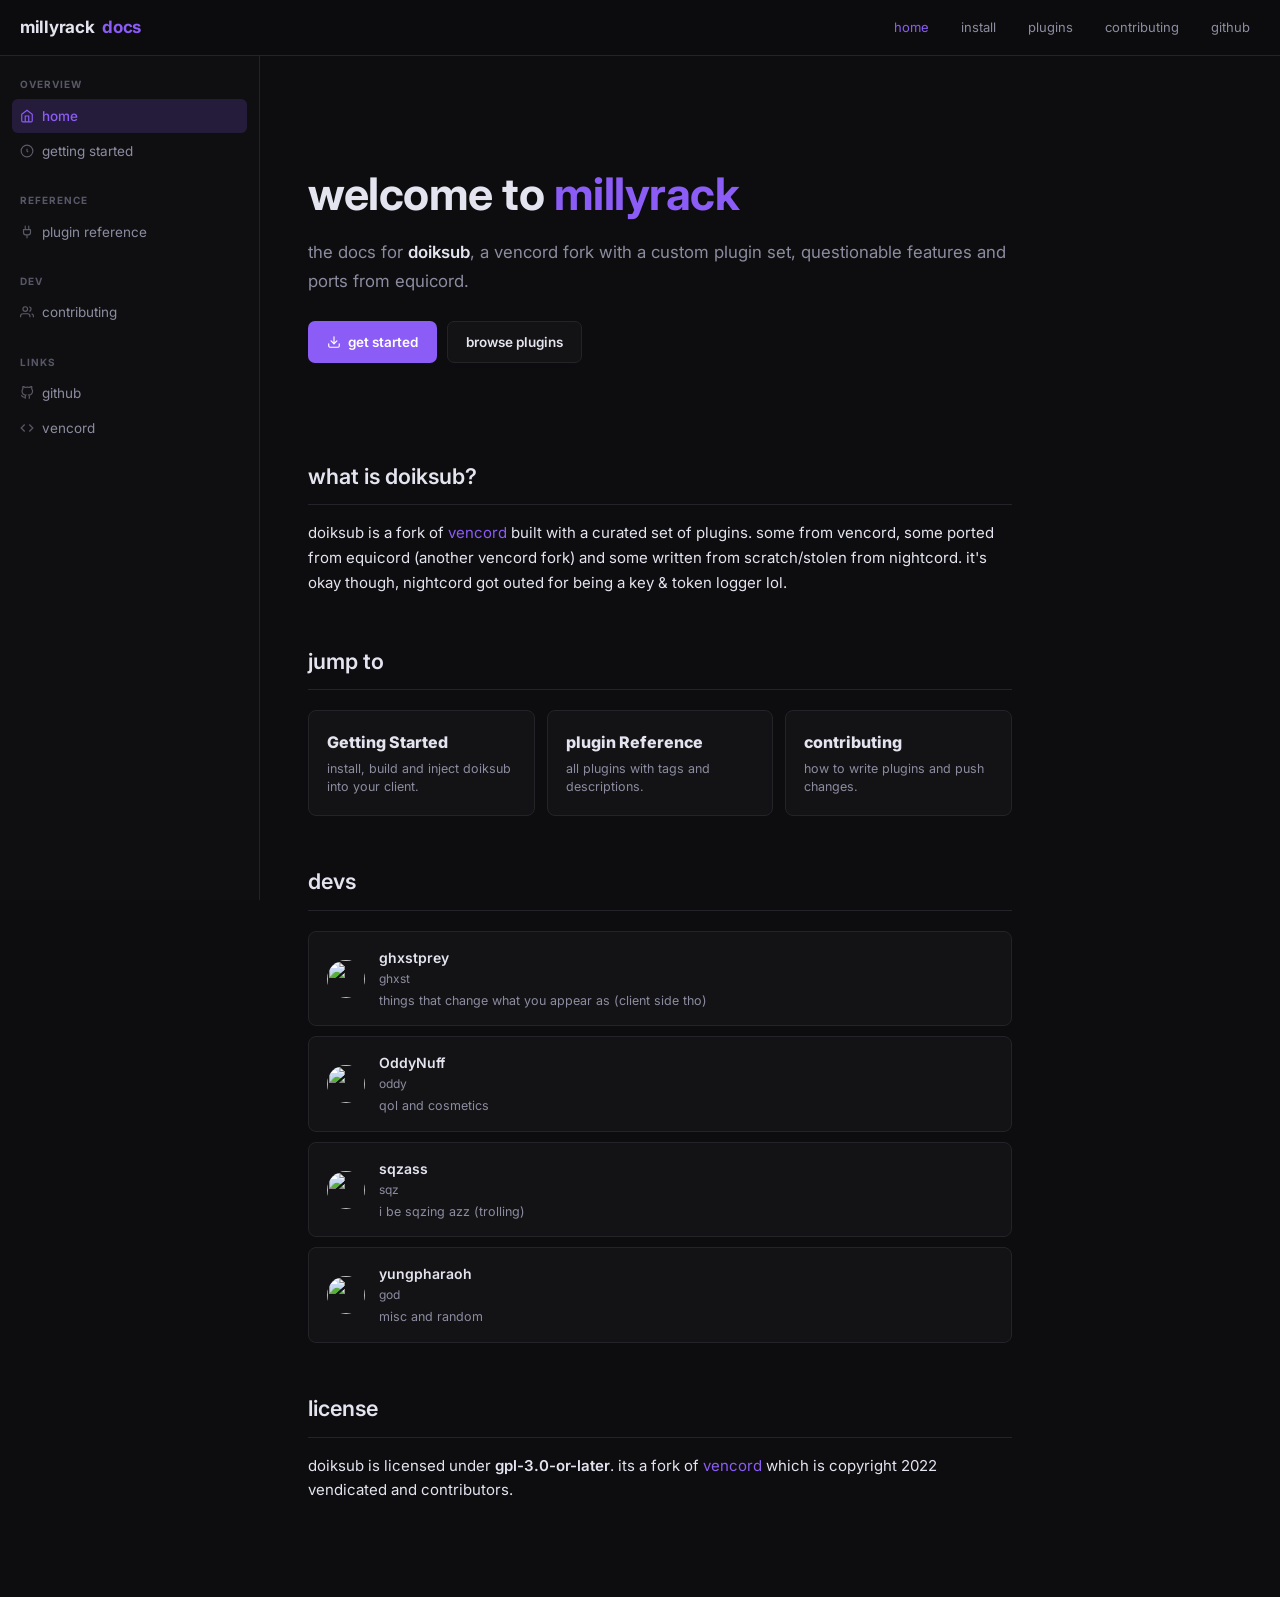
==== docs/index.html @ 92b9e69e "index" ====
<!DOCTYPE html>
<html lang="en">

<head>
  <meta charset="UTF-8">
  <meta name="viewport" content="width=device-width, initial-scale=1.0">
  <title>millyrack, doiksub docs</title>
  <meta name="description"
    content="millyrack is the docs for doiksub, a vencord fork with custom plugins and other stuff for discord.">
  <link rel="stylesheet" href="style.css">
</head>

<body>

  <header class="topbar">
    <button class="hamburger" id="hamburger-btn" aria-label="Toggle sidebar">
      <svg width="18" height="18" viewBox="0 0 24 24" fill="none" stroke="currentColor" stroke-width="2"
        stroke-linecap="round">
        <line x1="3" y1="6" x2="21" y2="6" />
        <line x1="3" y1="12" x2="21" y2="12" />
        <line x1="3" y1="18" x2="21" y2="18" />
      </svg>
    </button>
    <a href="index.html" class="topbar-logo">millyrack <span>docs</span></a>
    <div class="topbar-spacer"></div>
    <a href="index.html" class="topbar-link" data-page="index.html">home</a>
    <a href="getting-started.html" class="topbar-link" data-page="getting-started.html">install</a>
    <a href="plugins.html" class="topbar-link" data-page="plugins.html">plugins</a>
    <a href="contributing.html" class="topbar-link" data-page="contributing.html">contributing</a>
    <a href="https://github.com/ghxstprey/doiksub" class="topbar-link" target="_blank" rel="noopener">github</a>
  </header>

  <div class="sidebar-overlay" id="sidebar-overlay"></div>

  <div class="layout">
    <nav class="sidebar" id="sidebar">
      <div class="sidebar-section">
        <div class="sidebar-label">overview</div>
        <a href="index.html" class="sidebar-link" data-page="index.html">
          <svg width="14" height="14" viewBox="0 0 24 24" fill="none" stroke="currentColor" stroke-width="2">
            <path d="M3 9l9-7 9 7v11a2 2 0 0 1-2 2H5a2 2 0 0 1-2-2z" />
            <polyline points="9 22 9 12 15 12 15 22" />
          </svg>
          home
        </a>
        <a href="getting-started.html" class="sidebar-link" data-page="getting-started.html">
          <svg width="14" height="14" viewBox="0 0 24 24" fill="none" stroke="currentColor" stroke-width="2">
            <circle cx="12" cy="12" r="10" />
            <polyline points="12 8 12 12 14 14" />
          </svg>
          getting started
        </a>
      </div>
      <div class="sidebar-section">
        <div class="sidebar-label">Reference</div>
        <a href="plugins.html" class="sidebar-link" data-page="plugins.html">
          <svg width="14" height="14" viewBox="0 0 24 24" fill="none" stroke="currentColor" stroke-width="2"
            stroke-linecap="round" stroke-linejoin="round">
            <path d="M12 22v-5M9 6V2m6 4V2m3 6v5a4 4 0 0 1-4 4h-4a4 4 0 0 1-4-4V8Z" />
          </svg>
          plugin reference
        </a>
      </div>
      <div class="sidebar-section">
        <div class="sidebar-label">Dev</div>
        <a href="contributing.html" class="sidebar-link" data-page="contributing.html">
          <svg width="14" height="14" viewBox="0 0 24 24" fill="none" stroke="currentColor" stroke-width="2">
            <path d="M17 21v-2a4 4 0 0 0-4-4H5a4 4 0 0 0-4 4v2" />
            <circle cx="9" cy="7" r="4" />
            <path d="M23 21v-2a4 4 0 0 0-3-3.87" />
            <path d="M16 3.13a4 4 0 0 1 0 7.75" />
          </svg>
          contributing
        </a>
      </div>
      <div class="sidebar-section">
        <div class="sidebar-label">Links</div>
        <a href="https://github.com/ghxstprey/doiksub" class="sidebar-link" target="_blank" rel="noopener">
          <svg width="14" height="14" viewBox="0 0 24 24" fill="none" stroke="currentColor" stroke-width="2">
            <path
              d="M9 19c-5 1.5-5-2.5-7-3m14 6v-3.87a3.37 3.37 0 0 0-.94-2.61c3.14-.35 6.44-1.54 6.44-7A5.44 5.44 0 0 0 20 4.77 5.07 5.07 0 0 0 19.91 1S18.73.65 16 2.48a13.38 13.38 0 0 0-7 0C6.27.65 5.09 1 5.09 1A5.07 5.07 0 0 0 5 4.77a5.44 5.44 0 0 0-1.5 3.78c0 5.42 3.3 6.61 6.44 7A3.37 3.37 0 0 0 9 18.13V22" />
          </svg>
          github
        </a>
        <a href="https://github.com/Vendicated/vencord" class="sidebar-link" target="_blank" rel="noopener">
          <svg width="14" height="14" viewBox="0 0 24 24" fill="none" stroke="currentColor" stroke-width="2">
            <polyline points="16 18 22 12 16 6" />
            <polyline points="8 6 2 12 8 18" />
          </svg>
          vencord
        </a>
      </div>
    </nav>

    <main class="main">
      <div class="content">

        <div class="hero">
          <h1>welcome to <span class="accent">millyrack</span></h1>
          <p class="lead">
            the docs for <strong>doiksub</strong>, a vencord fork with a custom plugin set, questionable features and
            ports from equicord.
          </p>
          <div class="hero-actions">
            <a href="getting-started.html" class="btn btn-primary">
              <svg width="14" height="14" viewBox="0 0 24 24" fill="none" stroke="currentColor" stroke-width="2"
                stroke-linecap="round" stroke-linejoin="round">
                <path d="M21 15v4a2 2 0 0 1-2 2H5a2 2 0 0 1-2-2v-4" />
                <polyline points="7 10 12 15 17 10" />
                <line x1="12" y1="15" x2="12" y2="3" />
              </svg>
              get started
            </a>
            <a href="plugins.html" class="btn btn-ghost">browse plugins</a>
          </div>
        </div>

        <h2 id="what-is-doiksub">what is doiksub?</h2>
        <p>
          doiksub is a fork of <a href="https://github.com/Vendicated/vencord" target="_blank"
            rel="noopener">vencord</a> built with a curated set of plugins. some from vencord, some ported from equicord
          (another vencord fork)
          and some written from scratch/stolen from nightcord. it's okay though, nightcord got outed for being a
          key & token logger lol.
        </p>

        <h2 id="quick-nav">jump to</h2>
        <div class="card-grid">
          <a href="getting-started.html" class="card">
            <div class="card-title">Getting Started</div>
            <div class="card-desc">install, build and inject doiksub into your client.</div>
          </a>
          <a href="plugins.html" class="card">
            <div class="card-title">plugin Reference</div>
            <div class="card-desc">all plugins with tags and descriptions.</div>
          </a>
          <a href="contributing.html" class="card">
            <div class="card-title">contributing</div>
            <div class="card-desc">how to write plugins and push changes.</div>
          </a>
        </div>
        <h2 id="devs">devs</h2>
        <div class="devs">
          <div class="dev-card">
            <img class="dev-avatar" src="https://tikolu.net/i/fqnjh" alt="">
            <div>
              <div class="dev-name">ghxstprey</div>
              <div class="dev-handle">ghxst</div>
              <div class="dev-focus">things that change what you appear as (client side tho)</div>
            </div>
          </div>
          <!-- i heart tikolu -->
          <div class="dev-card">
            <img class="dev-avatar" src="https://tikolu.net/i/aunfs" alt="">
            <div>
              <div class="dev-name">OddyNuff</div>
              <div class="dev-handle">oddy</div>
              <div class="dev-focus">qol and cosmetics</div>
            </div>
          </div>
          <div class="dev-card">
            <img class="dev-avatar" src="https://tikolu.net/i/rtprx" alt="">
            <div>
              <div class="dev-name">sqzass</div>
              <div class="dev-handle">sqz</div>
              <div class="dev-focus">i be sqzing azz (trolling)</div>
            </div>
          </div>
          <div class="dev-card">
            <img class="dev-avatar" src="https://tikolu.net/i/ypnon" alt="">
            <div>
              <div class="dev-name">yungpharaoh</div>
              <div class="dev-handle">god</div>
              <div class="dev-focus">misc and random</div>
            </div>
          </div>
        </div>

        <h2 id="license">license</h2>
        <p>doiksub is licensed under <strong>gpl-3.0-or-later</strong>. its a fork of <a
            href="https://github.com/Vendicated/vencord" target="_blank" rel="noopener">vencord</a> which is copyright
          2022 vendicated and contributors.</p>

      </div>
    </main>
  </div>

  <script src="nav.js"></script>
</body>

</html>
---- docs/style.css ----
@import url('https://fonts.googleapis.com/css2?family=Inter:wght@300;400;500;600;700&family=JetBrains+Mono:wght@400;500&display=swap');

*,
*::before,
*::after {
  box-sizing: border-box;
  margin: 0;
  padding: 0;
}

:root {
  --bg: #0d0d0f;
  --bg-card: #131316;
  --bg-nav: #0f0f12;
  --bg-hover: #1a1a20;
  --border: #232329;
  --accent: #8b5cf6;
  --accent-2: #6d28d9;
  --accent-glow: rgba(139, 92, 246, .18);
  --text: #e4e4f0;
  --text-muted: #8c8ca0;
  --text-dim: #575768;
  --code-bg: #17171c;
  --sidebar-w: 260px;
  --topbar-h: 56px;
  --radius: 8px;
}

html {
  scroll-behavior: smooth;
}

body {
  font-family: 'Inter', sans-serif;
  background: var(--bg);
  color: var(--text);
  line-height: 1.65;
  font-size: 15px;
  min-height: 100vh;
}

::-webkit-scrollbar {
  width: 6px;
  height: 6px;
}

::-webkit-scrollbar-track {
  background: transparent;
}

::-webkit-scrollbar-thumb {
  background: var(--border);
  border-radius: 99px;
}

::-webkit-scrollbar-thumb:hover {
  background: var(--accent);
}

.topbar {
  position: fixed;
  top: 0;
  left: 0;
  right: 0;
  height: var(--topbar-h);
  background: rgba(13, 13, 15, .85);
  backdrop-filter: blur(12px);
  -webkit-backdrop-filter: blur(12px);
  border-bottom: 1px solid var(--border);
  display: flex;
  align-items: center;
  gap: 12px;
  padding: 0 20px;
  z-index: 100;
}

.topbar-logo {
  font-weight: 700;
  font-size: 17px;
  letter-spacing: -.3px;
  color: var(--text);
  text-decoration: none;
  display: flex;
  align-items: center;
  gap: 8px;
}

.topbar-logo span {
  color: var(--accent);
}

.topbar-tag {
  font-size: 11px;
  font-weight: 600;
  background: var(--accent-glow);
  color: var(--accent);
  border: 1px solid rgba(139, 92, 246, .3);
  border-radius: 4px;
  padding: 2px 7px;
  letter-spacing: .4px;
  text-transform: uppercase;
}

.topbar-spacer {
  flex: 1;
}

.topbar-link {
  font-size: 13px;
  color: var(--text-muted);
  text-decoration: none;
  padding: 6px 10px;
  border-radius: 6px;
  transition: color .15s, background .15s;
}

.topbar-link:hover {
  color: var(--text);
  background: var(--bg-hover);
}

.topbar-link.active {
  color: var(--accent);
}

.hamburger {
  display: none;
  background: none;
  border: none;
  cursor: pointer;
  padding: 6px;
  color: var(--text-muted);
  border-radius: 6px;
  transition: background .15s, color .15s;
}

.hamburger:hover {
  background: var(--bg-hover);
  color: var(--text);
}

.hamburger svg {
  display: block;
}

.layout {
  display: flex;
  padding-top: var(--topbar-h);
  min-height: 100vh;
}

.sidebar {
  position: fixed;
  top: var(--topbar-h);
  bottom: 0;
  left: 0;
  width: var(--sidebar-w);
  background: var(--bg-nav);
  border-right: 1px solid var(--border);
  overflow-y: auto;
  padding: 20px 12px;
  z-index: 90;
  transition: transform .25s ease;
}

.sidebar-section {
  margin-bottom: 24px;
}

.sidebar-label {
  font-size: 10px;
  font-weight: 700;
  letter-spacing: 1px;
  text-transform: uppercase;
  color: var(--text-dim);
  padding: 0 8px;
  margin-bottom: 6px;
}

.sidebar-link {
  display: flex;
  align-items: center;
  gap: 8px;
  text-decoration: none;
  color: var(--text-muted);
  font-size: 13.5px;
  padding: 6px 8px;
  border-radius: 6px;
  transition: color .15s, background .15s;
  margin-bottom: 1px;
}

.sidebar-link:hover {
  color: var(--text);
  background: var(--bg-hover);
}

.sidebar-link.active {
  color: var(--accent);
  background: var(--accent-glow);
  font-weight: 500;
}

.sidebar-link svg {
  opacity: .6;
  flex-shrink: 0;
}

.sidebar-link.active svg {
  opacity: 1;
}

.main {
  margin-left: var(--sidebar-w);
  flex: 1;
  min-width: 0;
}

.content {
  max-width: 800px;
  padding: 48px 48px 80px;
}

h1 {
  font-size: 2.2rem;
  font-weight: 700;
  letter-spacing: -.5px;
  line-height: 1.2;
  margin-bottom: 12px;
}

h1 .accent {
  color: var(--accent);
}

h2 {
  font-size: 1.35rem;
  font-weight: 600;
  color: var(--text);
  margin-top: 48px;
  margin-bottom: 16px;
  padding-bottom: 10px;
  border-bottom: 1px solid var(--border);
  scroll-margin-top: calc(var(--topbar-h) + 16px);
}

h3 {
  font-size: 1.05rem;
  font-weight: 600;
  margin-top: 28px;
  margin-bottom: 10px;
  scroll-margin-top: calc(var(--topbar-h) + 16px);
}

p {
  margin-bottom: 14px;
  color: var(--text);
}

a {
  color: var(--accent);
  text-decoration: none;
}

a:hover {
  text-decoration: underline;
}

ul,
ol {
  padding-left: 20px;
  margin-bottom: 14px;
}

li {
  margin-bottom: 5px;
}

li::marker {
  color: var(--accent);
}

strong {
  color: var(--text);
  font-weight: 600;
}

.lead {
  font-size: 1.05rem;
  color: var(--text-muted);
  line-height: 1.75;
  margin-bottom: 0;
}

code {
  font-family: 'JetBrains Mono', monospace;
  font-size: .83em;
  background: var(--code-bg);
  border: 1px solid var(--border);
  border-radius: 4px;
  padding: 2px 6px;
  color: #c4b5fd;
}

pre {
  background: var(--code-bg);
  border: 1px solid var(--border);
  border-radius: var(--radius);
  padding: 18px 20px;
  overflow-x: auto;
  margin-bottom: 20px;
  position: relative;
}

pre code {
  background: none;
  border: none;
  padding: 0;
  font-size: .875rem;
  color: #e4e4f0;
}

.callout {
  display: flex;
  gap: 12px;
  padding: 14px 16px;
  border-radius: var(--radius);
  border-left: 3px solid;
  margin-bottom: 20px;
  font-size: 13.5px;
}

.callout-icon {
  flex-shrink: 0;
  margin-top: 1px;
}

.callout.note {
  background: rgba(99, 102, 241, .1);
  border-color: #6366f1;
}

.callout.tip {
  background: rgba(34, 197, 94, .08);
  border-color: #22c55e;
}

.callout.warn {
  background: rgba(245, 158, 11, .08);
  border-color: #f59e0b;
}

.callout p {
  margin: 0;
  color: var(--text-muted);
}

.callout strong {
  color: var(--text);
}

.card-grid {
  display: grid;
  grid-template-columns: repeat(auto-fill, minmax(200px, 1fr));
  gap: 12px;
  margin: 20px 0;
}

.card {
  background: var(--bg-card);
  border: 1px solid var(--border);
  border-radius: var(--radius);
  padding: 18px;
  text-decoration: none;
  transition: border-color .15s, background .15s, transform .15s;
  display: block;
}

.card:hover {
  border-color: var(--accent);
  background: var(--bg-hover);
  transform: translateY(-1px);
  text-decoration: none;
}

.card-icon {
  font-size: 1.5rem;
  margin-bottom: 10px;
}

.card-title {
  font-weight: 800;
  font-size: 16px;
  color: var(--text);
  margin-bottom: 4px;
}

.card-desc {
  font-size: 12.5px;
  color: var(--text-muted);
  line-height: 1.5;
}

.hero {
  padding: 64px 0 48px;
}

.hero-badge {
  display: inline-flex;
  align-items: center;
  gap: 6px;
  font-size: 11.5px;
  font-weight: 600;
  color: var(--accent);
  background: var(--accent-glow);
  border: 1px solid rgba(139, 92, 246, .3);
  border-radius: 99px;
  padding: 4px 12px;
  margin-bottom: 20px;
  letter-spacing: .3px;
}

.hero-badge::before {
  content: '';
  display: inline-block;
  width: 6px;
  height: 6px;
  background: var(--accent);
  border-radius: 50%;
}

.hero h1 {
  font-size: 2.8rem;
  margin-bottom: 16px;
}

.hero-actions {
  display: flex;
  gap: 10px;
  margin-top: 24px;
  flex-wrap: wrap;
}

.btn {
  display: inline-flex;
  align-items: center;
  gap: 7px;
  font-size: 13.5px;
  font-weight: 600;
  padding: 9px 18px;
  border-radius: 7px;
  text-decoration: none;
  transition: all .15s;
  border: 1px solid transparent;
}

.btn:hover {
  text-decoration: none;
}

.btn-primary {
  background: var(--accent);
  color: #fff;
}

.btn-primary:hover {
  background: var(--accent-2);
}

.btn-ghost {
  background: var(--bg-card);
  color: var(--text);
  border-color: var(--border);
}

.btn-ghost:hover {
  background: var(--bg-hover);
  border-color: var(--accent);
}

.plugin-table-wrap {
  border: 1px solid var(--border);
  border-radius: var(--radius);
  overflow: hidden;
  margin-bottom: 28px;
}

table {
  width: 100%;
  border-collapse: collapse;
}

thead {
  background: var(--bg-card);
}

th {
  text-align: left;
  font-size: 11px;
  font-weight: 700;
  letter-spacing: .8px;
  text-transform: uppercase;
  color: var(--text-dim);
  padding: 10px 16px;
  border-bottom: 1px solid var(--border);
}

td {
  padding: 9px 16px;
  font-size: 13px;
  border-bottom: 1px solid var(--border);
  vertical-align: top;
}

tr:last-child td {
  border-bottom: none;
}

tr:hover td {
  background: var(--bg-hover);
}

td:first-child code {
  color: var(--accent);
}

.search-bar {
  width: 100%;
  margin-bottom: 16px;
  display: flex;
  align-items: center;
  gap: 10px;
  background: var(--bg-card);
  border: 1px solid var(--border);
  border-radius: var(--radius);
  padding: 9px 14px;
  transition: border-color .15s;
}

.search-bar:focus-within {
  border-color: var(--accent);
}

.search-bar svg {
  color: var(--text-dim);
  flex-shrink: 0;
}

.search-bar input {
  flex: 1;
  background: none;
  border: none;
  outline: none;
  color: var(--text);
  font-family: inherit;
  font-size: 14px;
}

.search-bar input::placeholder {
  color: var(--text-dim);
}

.filter-bar {
  display: flex;
  gap: 8px;
  flex-wrap: wrap;
  margin-bottom: 20px;
}

.filter-btn {
  font-size: 12px;
  font-weight: 500;
  padding: 5px 12px;
  border-radius: 99px;
  background: var(--bg-card);
  border: 1px solid var(--border);
  color: var(--text-muted);
  cursor: pointer;
  transition: all .15s;
  font-family: inherit;
}

.filter-btn:hover {
  border-color: var(--accent);
  color: var(--text);
}

.filter-btn.active {
  background: var(--accent-glow);
  border-color: var(--accent);
  color: var(--accent);
  font-weight: 600;
}

.tag {
  display: inline-block;
  font-size: 10.5px;
  font-weight: 600;
  padding: 2px 8px;
  border-radius: 99px;
  letter-spacing: .2px;
}

.tag-privacy {
  background: rgba(239, 68, 68, .12);
  color: #f87171;
}

.tag-utility {
  background: rgba(99, 102, 241, .12);
  color: #818cf8;
}

.tag-fun {
  background: rgba(251, 146, 60, .12);
  color: #fb923c;
}

.tag-cosmetic {
  background: rgba(167, 243, 208, .12);
  color: #6ee7b7;
}

.tag-voice {
  background: rgba(99, 179, 237, .12);
  color: #63b3ed;
}

.tag-media {
  background: rgba(196, 181, 253, .12);
  color: #c4b5fd;
}

.tag-qol {
  background: rgba(52, 211, 153, .12);
  color: #34d399;
}

.tag-desktop {
  background: rgba(148, 163, 184, .12);
  color: #94a3b8;
}

.steps {
  list-style: none;
  padding: 0;
  counter-reset: steps;
}

.steps li {
  counter-increment: steps;
  display: flex;
  gap: 14px;
  padding: 16px 0;
  border-bottom: 1px solid var(--border);
  margin: 0;
}

.steps li:last-child {
  border-bottom: none;
}

.steps li::marker {
  content: none;
}

.step-num {
  flex-shrink: 0;
  width: 28px;
  height: 28px;
  background: var(--accent-glow);
  border: 1px solid rgba(139, 92, 246, .3);
  border-radius: 50%;
  display: flex;
  align-items: center;
  justify-content: center;
  font-size: 12px;
  font-weight: 700;
  color: var(--accent);
}

.step-body {
  flex: 1;
}

.step-title {
  font-weight: 600;
  margin-bottom: 4px;
}

.devs {
  display: flex;
  flex-direction: column;
  gap: 10px;
  margin: 20px 0;
}

.dev-card {
  background: var(--bg-card);
  border: 1px solid var(--border);
  border-radius: var(--radius);
  padding: 14px 18px;
  display: flex;
  gap: 14px;
  align-items: center;
}

.dev-avatar {
  width: 38px;
  height: 38px;
  border-radius: 50%;
  object-fit: cover;
  flex-shrink: 0;
  display: block;
}

.dev-name {
  font-weight: 600;
  font-size: 14px;
}

.dev-handle {
  font-size: 12px;
  color: var(--text-muted);
}

.dev-focus {
  font-size: 12.5px;
  color: var(--text-muted);
  margin-top: 2px;
}

#no-results {
  text-align: center;
  padding: 48px 0;
  color: var(--text-muted);
  display: none;
}

#no-results svg {
  margin: 0 auto 12px;
  display: block;
  opacity: .3;
}

.sidebar-overlay {
  display: none;
  position: fixed;
  inset: 0;
  background: rgba(0, 0, 0, .6);
  z-index: 89;
}

@media (max-width: 900px) {
  .sidebar {
    transform: translateX(-100%);
  }

  .sidebar.open {
    transform: translateX(0);
  }

  .sidebar-overlay.open {
    display: block;
  }

  .main {
    margin-left: 0;
  }

  .hamburger {
    display: flex;
    align-items: center;
    justify-content: center;
  }

  .content {
    padding: 32px 24px 64px;
  }

  h1 {
    font-size: 2rem;
  }

  .hero h1 {
    font-size: 2.2rem;
  }
}

@media (max-width: 520px) {
  .content {
    padding: 24px 16px 56px;
  }

  .card-grid {
    grid-template-columns: 1fr;
  }

  .hero-actions {
    flex-direction: column;
  }

  .btn {
    justify-content: center;
  }

  td {
    font-size: 12px;
  }
}
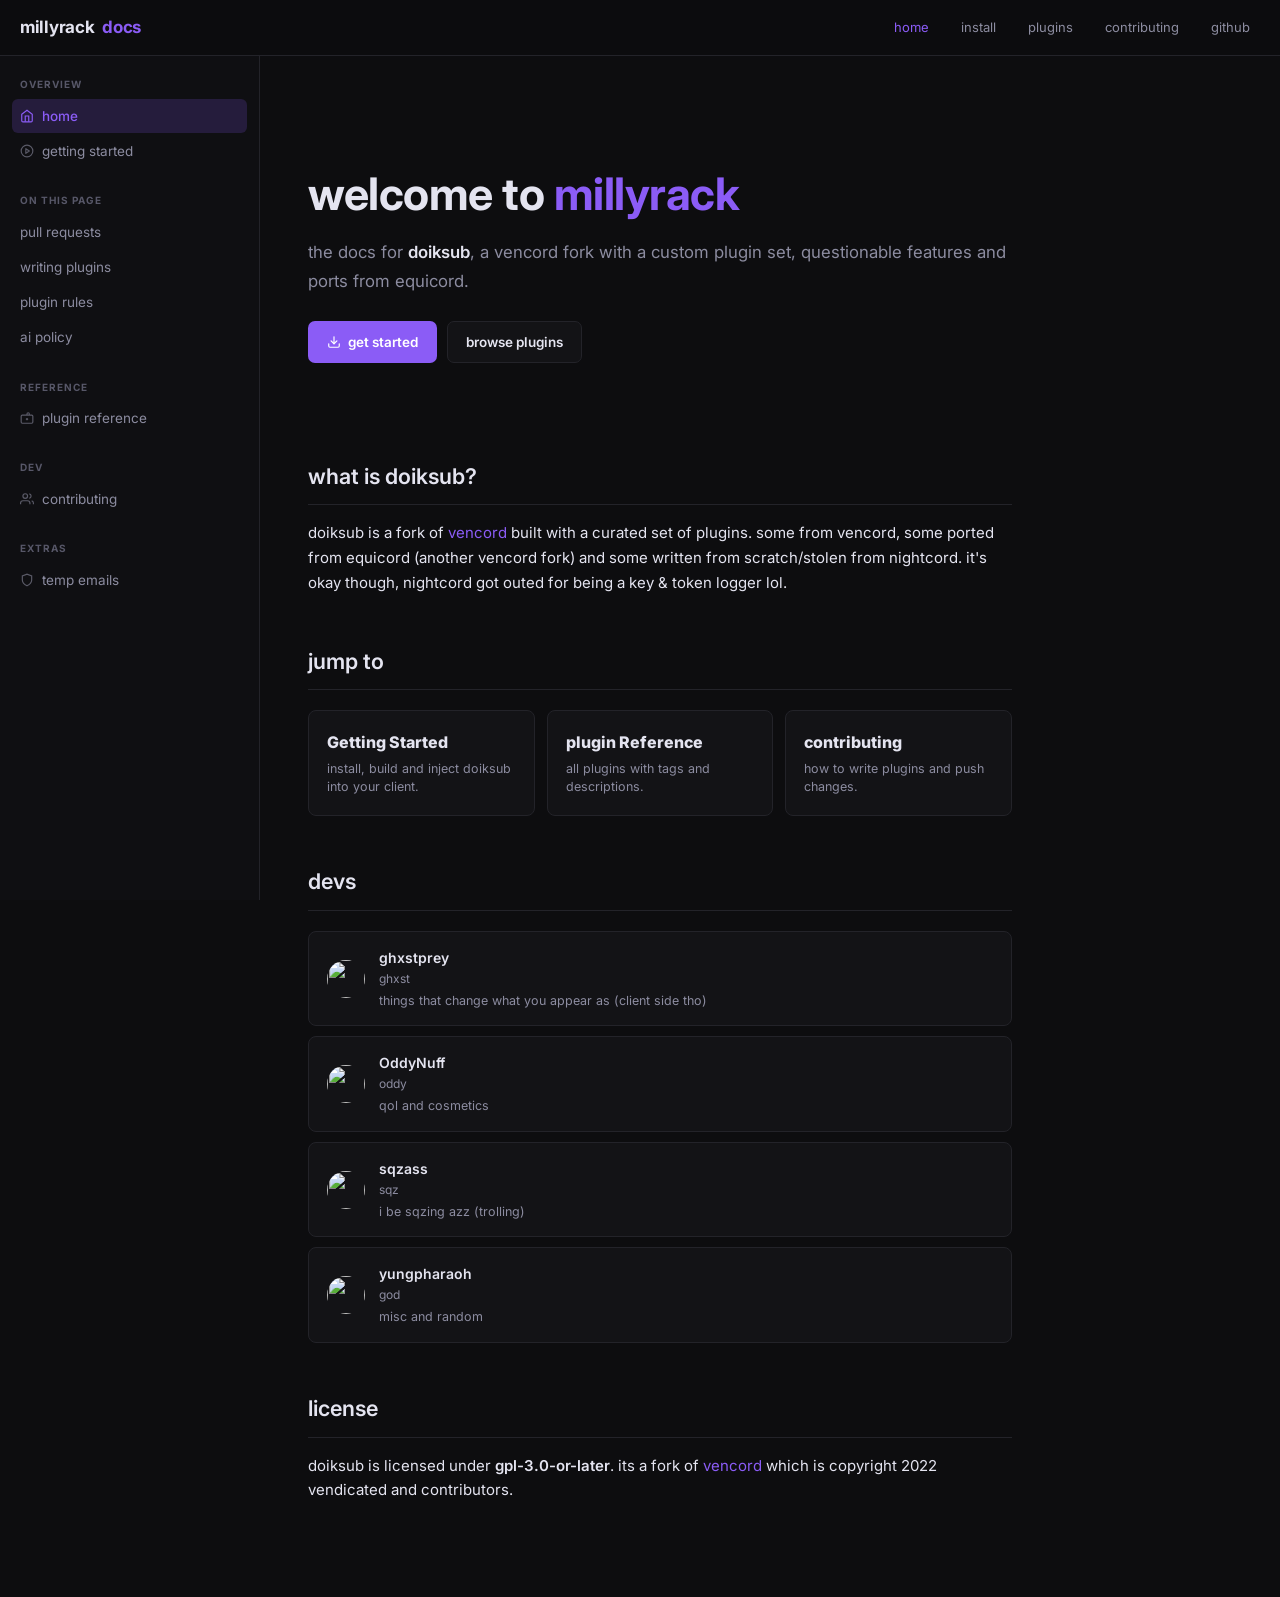
==== commit 1fc9e562: "crunch time" ====
--- a/docs/index.html
+++ b/docs/index.html
@@ -44,25 +44,35 @@
           home
         </a>
         <a href="getting-started.html" class="sidebar-link" data-page="getting-started.html">
-          <svg width="14" height="14" viewBox="0 0 24 24" fill="none" stroke="currentColor" stroke-width="2">
+          <svg width="14" height="14" viewBox="0 0 24 24" fill="none" stroke="currentColor" stroke-width="2"
+            stroke-linecap="round" stroke-linejoin="round">
             <circle cx="12" cy="12" r="10" />
-            <polyline points="12 8 12 12 14 14" />
+            <polygon points="10 8 16 12 10 16 10 8" />
           </svg>
           getting started
         </a>
       </div>
       <div class="sidebar-section">
-        <div class="sidebar-label">Reference</div>
+        <div class="sidebar-label">on this page</div>
+        <a href="#how-to-pr" class="sidebar-link">pull requests</a>
+        <a href="#write-plugin" class="sidebar-link">writing plugins</a>
+        <a href="#plugin-rules" class="sidebar-link">plugin rules</a>
+        <a href="#ai-notice" class="sidebar-link">ai policy</a>
+      </div>
+      <div class="sidebar-section">
+        <div class="sidebar-label">reference</div>
         <a href="plugins.html" class="sidebar-link" data-page="plugins.html">
-          <svg width="14" height="14" viewBox="0 0 24 24" fill="none" stroke="currentColor" stroke-width="2"
-            stroke-linecap="round" stroke-linejoin="round">
-            <path d="M12 22v-5M9 6V2m6 4V2m3 6v5a4 4 0 0 1-4 4h-4a4 4 0 0 1-4-4V8Z" />
+          <svg width="14" height="14" viewBox="0 0 24 24" fill="none" stroke="currentColor" stroke-width="2">
+            <rect x="2" y="7" width="20" height="14" rx="2" />
+            <path d="M16 7V5a2 2 0 0 0-4 0v2" />
+            <line x1="12" y1="12" x2="12" y2="16" />
+            <line x1="10" y1="14" x2="14" y2="14" />
           </svg>
           plugin reference
         </a>
       </div>
       <div class="sidebar-section">
-        <div class="sidebar-label">Dev</div>
+        <div class="sidebar-label">dev</div>
         <a href="contributing.html" class="sidebar-link" data-page="contributing.html">
           <svg width="14" height="14" viewBox="0 0 24 24" fill="none" stroke="currentColor" stroke-width="2">
             <path d="M17 21v-2a4 4 0 0 0-4-4H5a4 4 0 0 0-4 4v2" />
@@ -74,20 +84,12 @@
         </a>
       </div>
       <div class="sidebar-section">
-        <div class="sidebar-label">Links</div>
-        <a href="https://github.com/ghxstprey/doiksub" class="sidebar-link" target="_blank" rel="noopener">
+        <div class="sidebar-label">extras</div>
+        <a href="privacy.html" class="sidebar-link" data-page="privacy.html">
           <svg width="14" height="14" viewBox="0 0 24 24" fill="none" stroke="currentColor" stroke-width="2">
-            <path
-              d="M9 19c-5 1.5-5-2.5-7-3m14 6v-3.87a3.37 3.37 0 0 0-.94-2.61c3.14-.35 6.44-1.54 6.44-7A5.44 5.44 0 0 0 20 4.77 5.07 5.07 0 0 0 19.91 1S18.73.65 16 2.48a13.38 13.38 0 0 0-7 0C6.27.65 5.09 1 5.09 1A5.07 5.07 0 0 0 5 4.77a5.44 5.44 0 0 0-1.5 3.78c0 5.42 3.3 6.61 6.44 7A3.37 3.37 0 0 0 9 18.13V22" />
+            <path d="M12 22s8-4 8-10V5l-8-3-8 3v7c0 6 8 10 8 10z" />
           </svg>
-          github
-        </a>
-        <a href="https://github.com/Vendicated/vencord" class="sidebar-link" target="_blank" rel="noopener">
-          <svg width="14" height="14" viewBox="0 0 24 24" fill="none" stroke="currentColor" stroke-width="2">
-            <polyline points="16 18 22 12 16 6" />
-            <polyline points="8 6 2 12 8 18" />
-          </svg>
-          vencord
+          temp emails
         </a>
       </div>
     </nav>
--- a/docs/style.css
+++ b/docs/style.css
@@ -320,34 +320,43 @@
   color: #e4e4f0;
 }
 
+details {
+  background: var(--bg-card);
+  border: 1px solid var(--border);
+  border-radius: var(--radius);
+  padding: 14px 16px;
+  margin-bottom: 20px;
+}
+
+details summary {
+  font-weight: 600;
+  color: var(--text);
+  cursor: pointer;
+}
+
+details p {
+  margin-bottom: 0;
+}
+
 .callout {
   display: flex;
   gap: 12px;
   padding: 14px 16px;
   border-radius: var(--radius);
-  border-left: 3px solid;
   margin-bottom: 20px;
   font-size: 13.5px;
 }
 
-.callout-icon {
-  flex-shrink: 0;
-  margin-top: 1px;
-}
-
 .callout.note {
   background: rgba(99, 102, 241, .1);
-  border-color: #6366f1;
 }
 
 .callout.tip {
   background: rgba(34, 197, 94, .08);
-  border-color: #22c55e;
 }
 
 .callout.warn {
   background: rgba(245, 158, 11, .08);
-  border-color: #f59e0b;
 }
 
 .callout p {
@@ -601,44 +610,27 @@
   letter-spacing: .2px;
 }
 
-.tag-privacy {
-  background: rgba(239, 68, 68, .12);
-  color: #f87171;
-}
-
-.tag-utility {
-  background: rgba(99, 102, 241, .12);
-  color: #818cf8;
-}
-
-.tag-fun {
-  background: rgba(251, 146, 60, .12);
-  color: #fb923c;
-}
-
-.tag-cosmetic {
-  background: rgba(167, 243, 208, .12);
-  color: #6ee7b7;
-}
-
-.tag-voice {
-  background: rgba(99, 179, 237, .12);
-  color: #63b3ed;
-}
-
+.tag-privacy,
+.tag-sigil,
+.tag-utility,
+.tag-developers,
+.tag-chat,
+.tag-appearance,
+.tag-servers,
+.tag-roles,
+.tag-shortcuts,
+.tag-activity,
+.tag-commands,
+.tag-emotes,
+.tag-friends,
+.tag-organisation,
+.tag-customisation,
+.tag-notifications,
+.tag-cosmetic,
+.tag-voice,
 .tag-media {
-  background: rgba(196, 181, 253, .12);
-  color: #c4b5fd;
-}
-
-.tag-qol {
-  background: rgba(52, 211, 153, .12);
-  color: #34d399;
-}
-
-.tag-desktop {
-  background: rgba(148, 163, 184, .12);
-  color: #94a3b8;
+  background: rgba(100, 100, 100, .2);
+  color: #777777;
 }
 
 .steps {
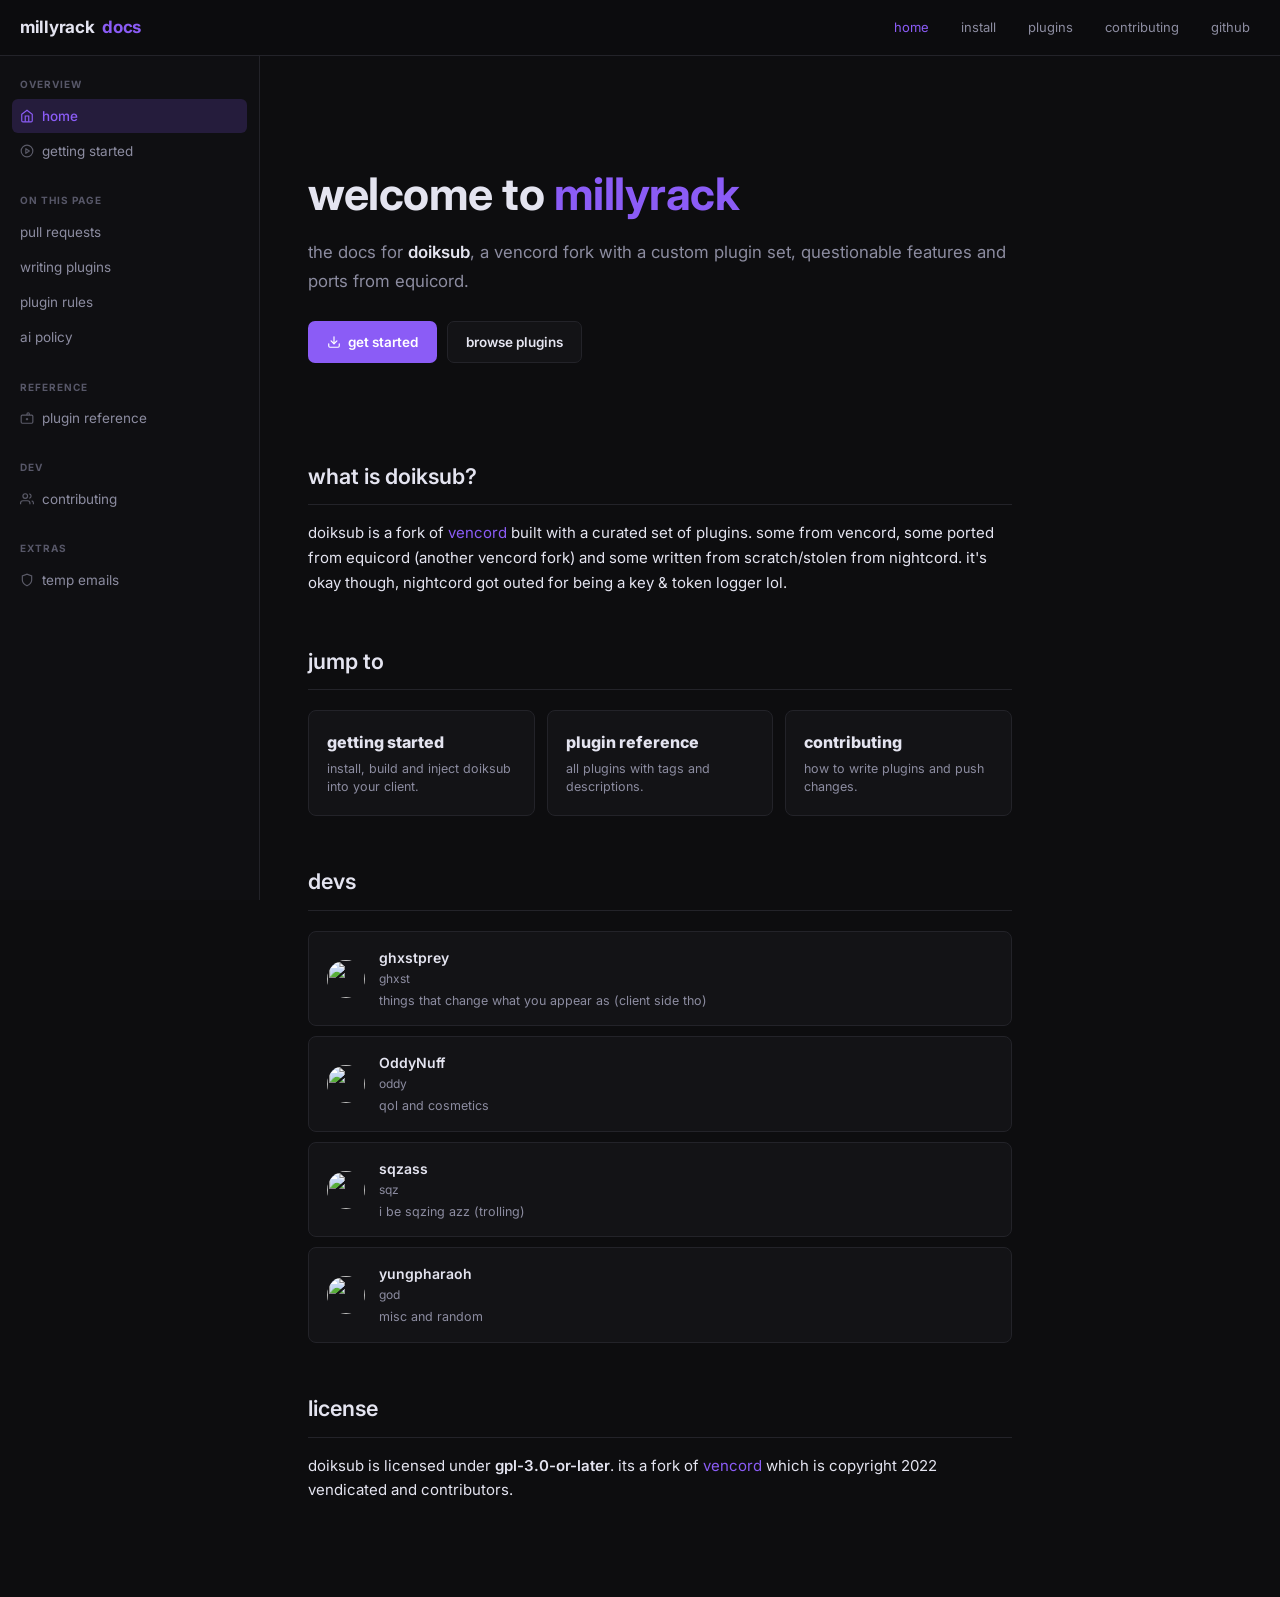
==== commit 6701e31a: "wikiboo" ====
--- a/docs/index.html
+++ b/docs/index.html
@@ -129,11 +129,11 @@
         <h2 id="quick-nav">jump to</h2>
         <div class="card-grid">
           <a href="getting-started.html" class="card">
-            <div class="card-title">Getting Started</div>
+            <div class="card-title">getting started</div>
             <div class="card-desc">install, build and inject doiksub into your client.</div>
           </a>
           <a href="plugins.html" class="card">
-            <div class="card-title">plugin Reference</div>
+            <div class="card-title">plugin reference</div>
             <div class="card-desc">all plugins with tags and descriptions.</div>
           </a>
           <a href="contributing.html" class="card">
@@ -186,7 +186,6 @@
       </div>
     </main>
   </div>
-
   <script src="nav.js"></script>
 </body>
 
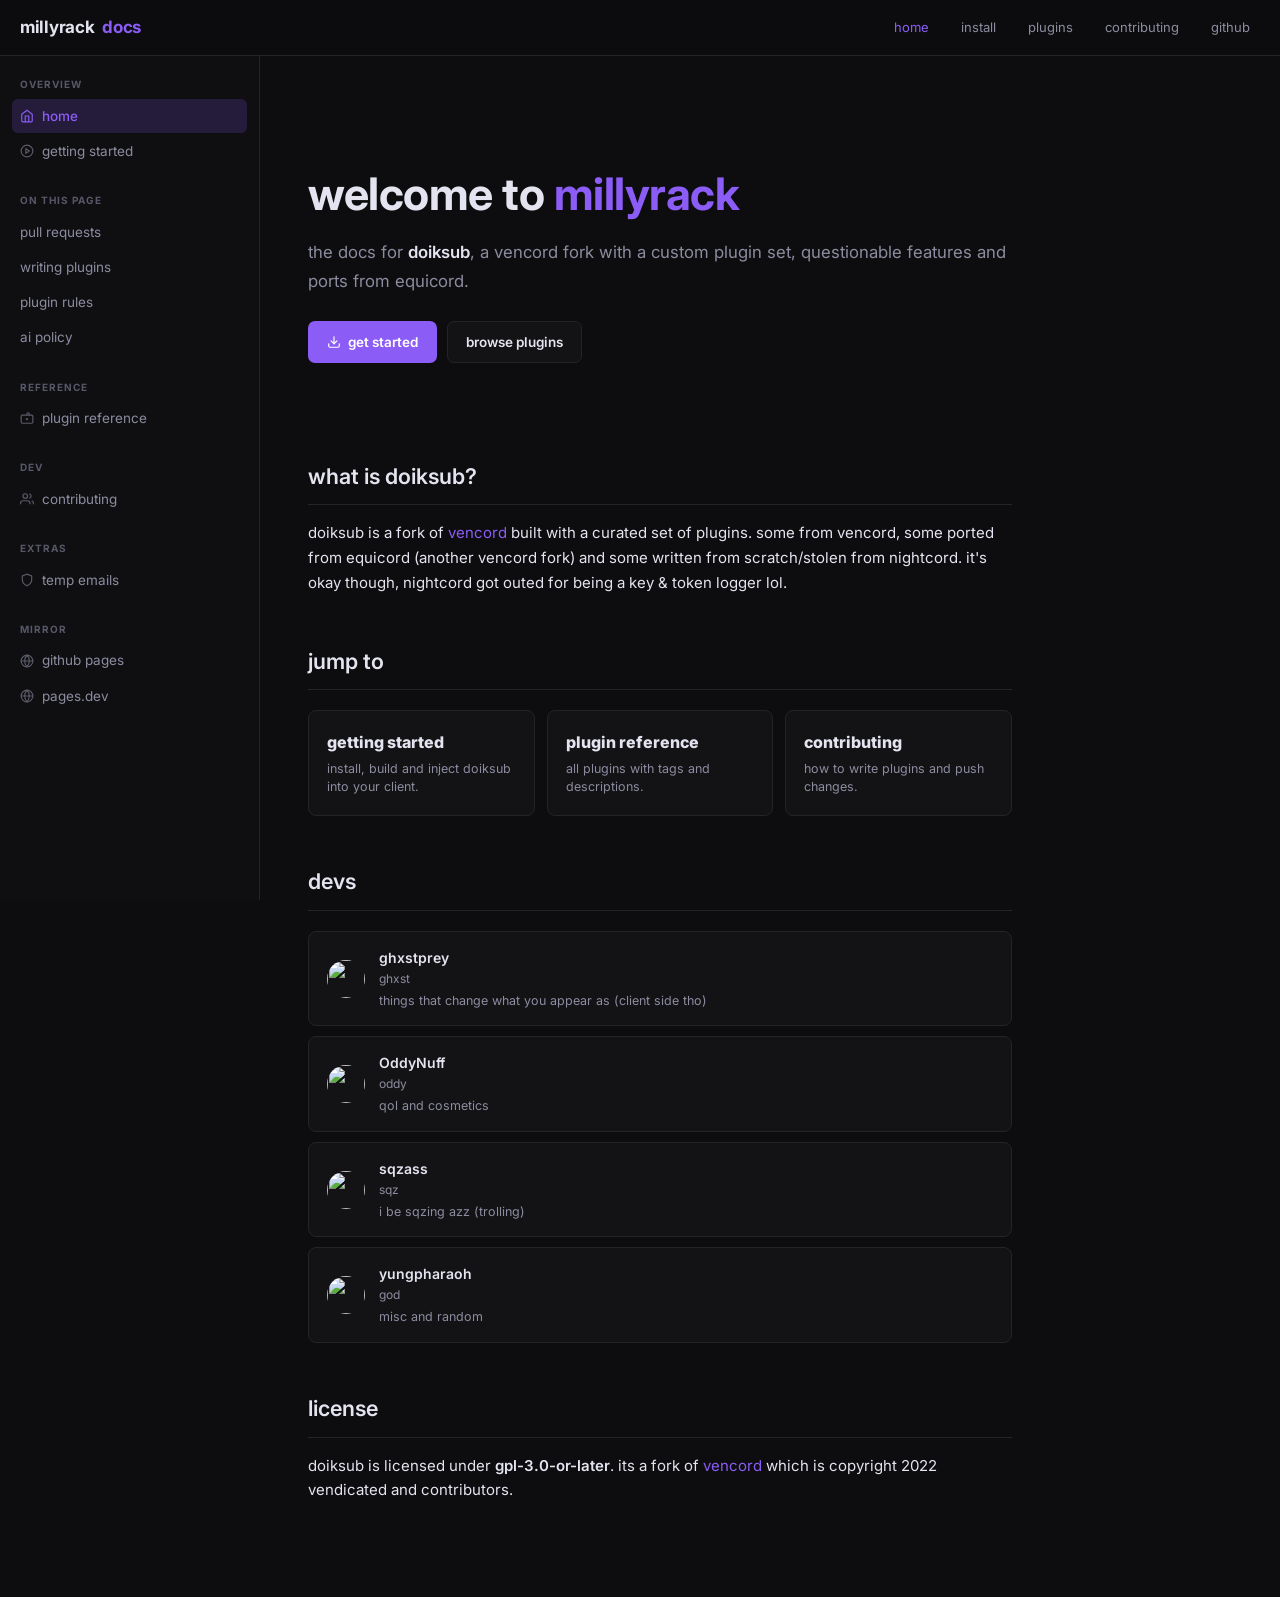
==== commit 034f27a0: "add mirrors" ====
--- a/docs/index.html
+++ b/docs/index.html
@@ -92,6 +92,27 @@
           temp emails
         </a>
       </div>
+      <div class="sidebar-section sidebar-footer" style="margin-top: auto;">
+        <div class="sidebar-label">mirror</div>
+        <a href="https://ghxstprey.github.io/millyrack/" class="sidebar-link" target="_blank" rel="noopener">
+          <svg width="14" height="14" viewBox="0 0 24 24" fill="none" stroke="currentColor" stroke-width="2"
+            stroke-linecap="round" stroke-linejoin="round">
+            <circle cx="12" cy="12" r="10" />
+            <line x1="2" y1="12" x2="22" y2="12" />
+            <path d="M12 2a15.3 15.3 0 0 1 4 10 15.3 15.3 0 0 1-4 10 15.3 15.3 0 0 1-4-10 15.3 15.3 0 0 1 4-10z" />
+          </svg>
+          github pages
+        </a>
+        <a href="https://millyrack.pages.dev" class="sidebar-link" target="_blank" rel="noopener">
+          <svg width="14" height="14" viewBox="0 0 24 24" fill="none" stroke="currentColor" stroke-width="2"
+            stroke-linecap="round" stroke-linejoin="round">
+            <circle cx="12" cy="12" r="10" />
+            <line x1="2" y1="12" x2="22" y2="12" />
+            <path d="M12 2a15.3 15.3 0 0 1 4 10 15.3 15.3 0 0 1-4 10 15.3 15.3 0 0 1-4-10 15.3 15.3 0 0 1 4-10z" />
+          </svg>
+          pages.dev
+        </a>
+      </div>
     </nav>
 
     <main class="main">
@@ -182,7 +203,6 @@
         <p>doiksub is licensed under <strong>gpl-3.0-or-later</strong>. its a fork of <a
             href="https://github.com/Vendicated/vencord" target="_blank" rel="noopener">vencord</a> which is copyright
           2022 vendicated and contributors.</p>
-
       </div>
     </main>
   </div>
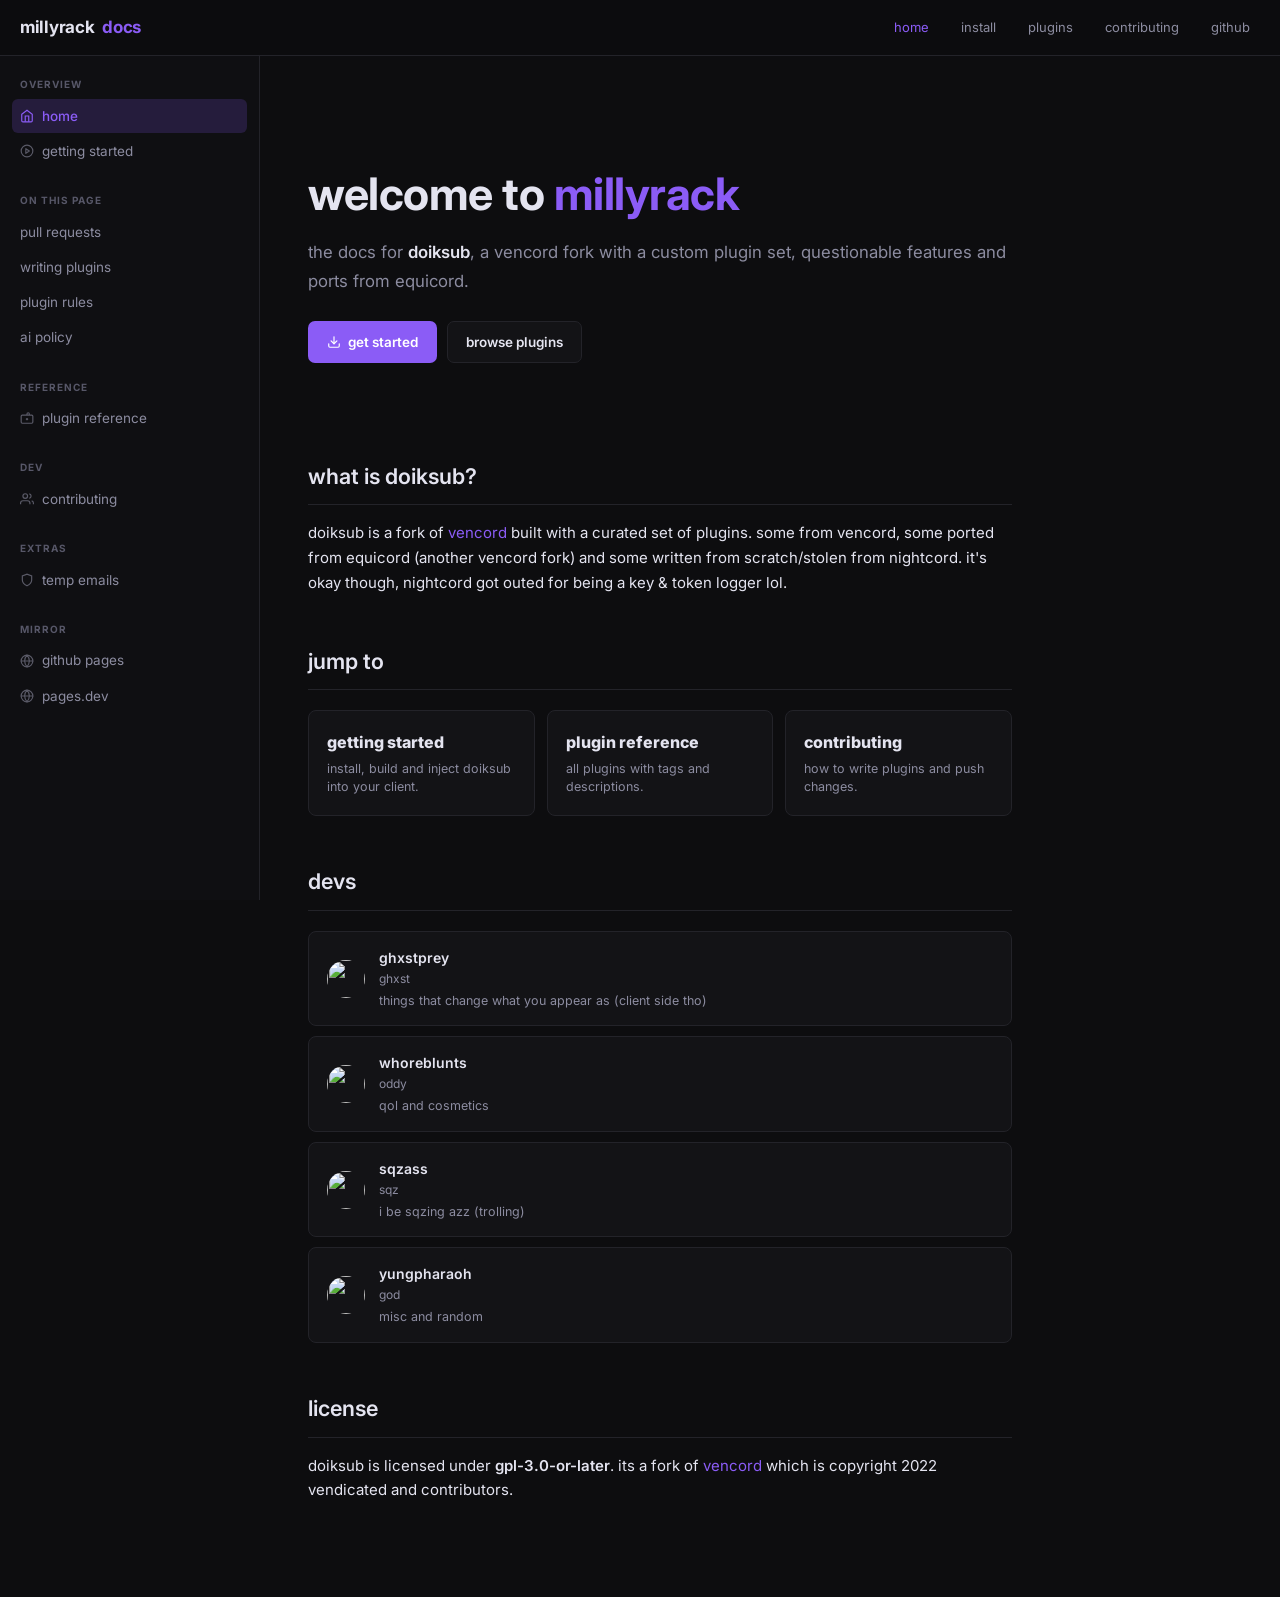
==== commit bf8f3771: "update auth" ====
--- a/docs/index.html
+++ b/docs/index.html
@@ -174,9 +174,9 @@
           </div>
           <!-- i heart tikolu -->
           <div class="dev-card">
-            <img class="dev-avatar" src="https://tikolu.net/i/aunfs" alt="">
-            <div>
-              <div class="dev-name">OddyNuff</div>
+            <img class="dev-avatar" src="https://cdn.discordapp.com/avatars/1517254170984448103/05ddbb67e41f8e352d30c46a81a50619.webp?size=1024" alt="">
+            <div>
+              <div class="dev-name">whoreblunts</div>
               <div class="dev-handle">oddy</div>
               <div class="dev-focus">qol and cosmetics</div>
             </div>
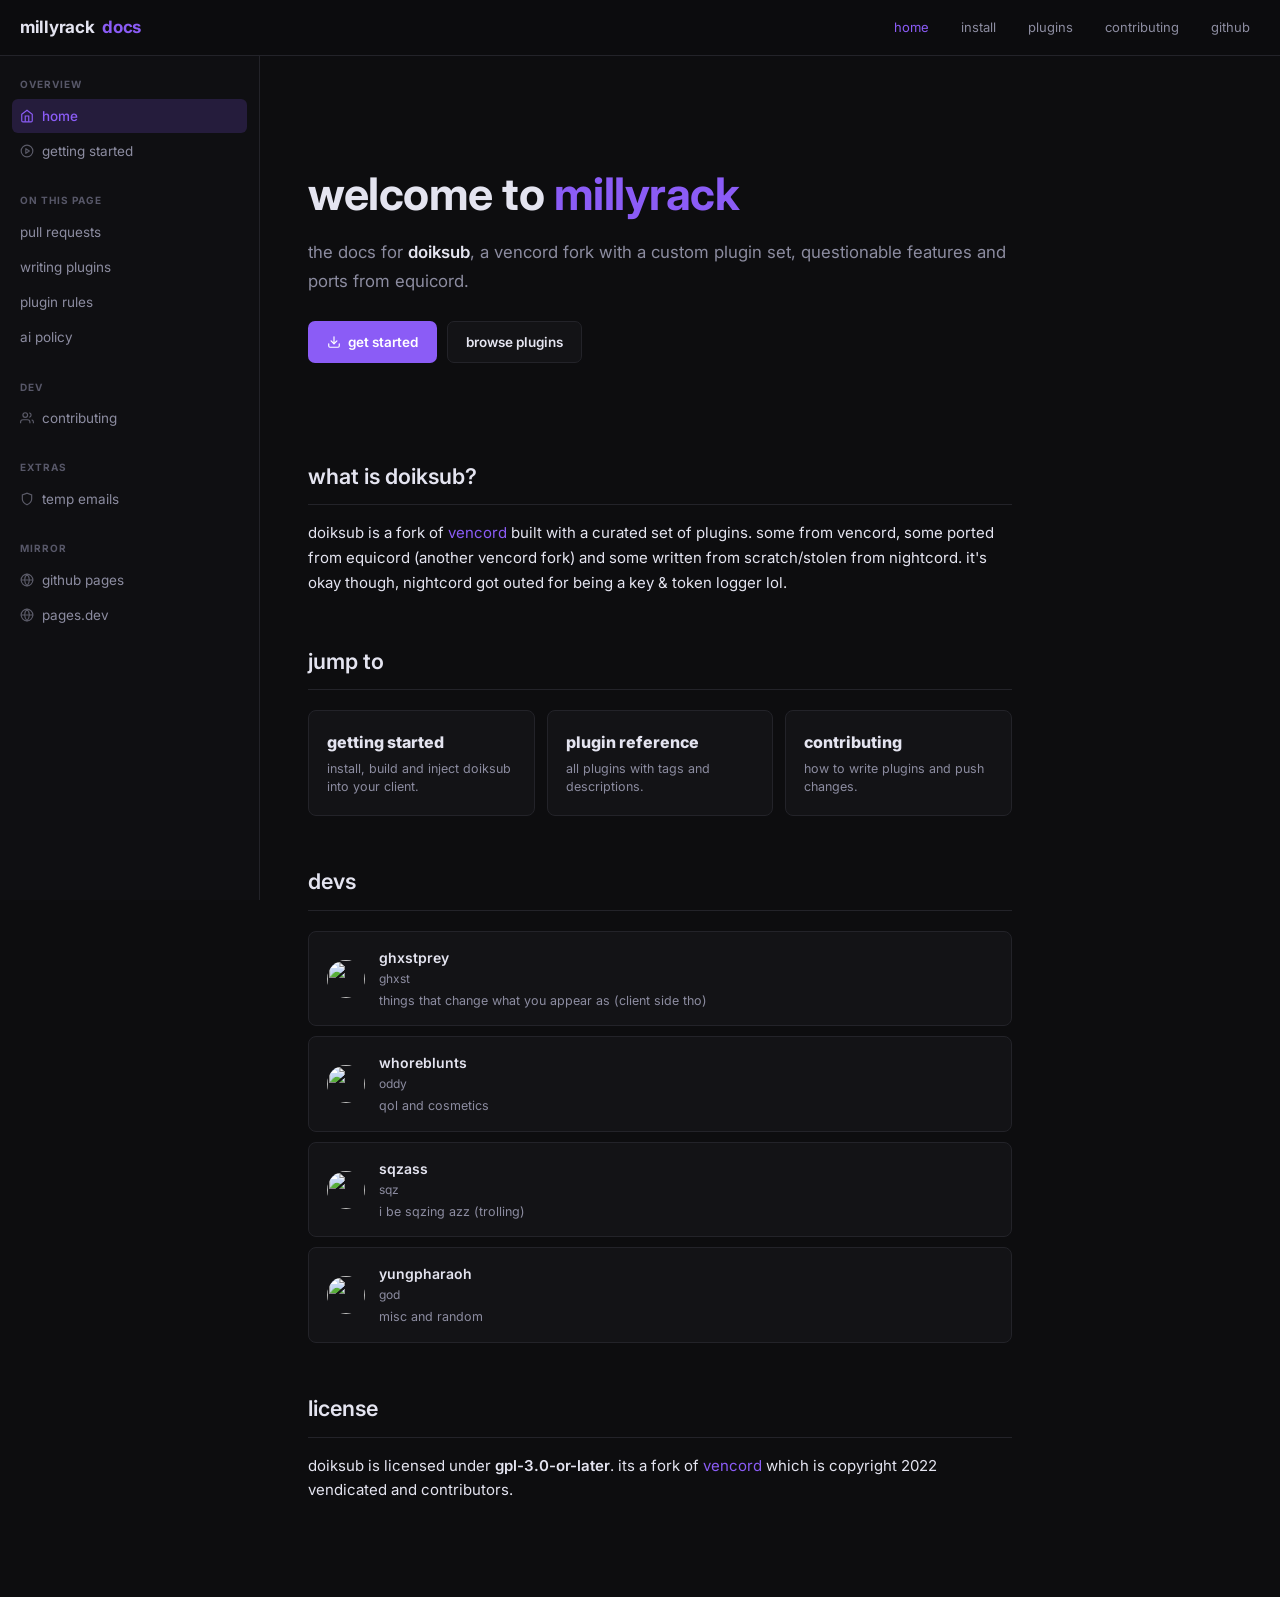
==== commit 5f7de36c: "in nu york i milly rock" ====
--- a/docs/index.html
+++ b/docs/index.html
@@ -60,18 +60,6 @@
         <a href="#ai-notice" class="sidebar-link">ai policy</a>
       </div>
       <div class="sidebar-section">
-        <div class="sidebar-label">reference</div>
-        <a href="plugins.html" class="sidebar-link" data-page="plugins.html">
-          <svg width="14" height="14" viewBox="0 0 24 24" fill="none" stroke="currentColor" stroke-width="2">
-            <rect x="2" y="7" width="20" height="14" rx="2" />
-            <path d="M16 7V5a2 2 0 0 0-4 0v2" />
-            <line x1="12" y1="12" x2="12" y2="16" />
-            <line x1="10" y1="14" x2="14" y2="14" />
-          </svg>
-          plugin reference
-        </a>
-      </div>
-      <div class="sidebar-section">
         <div class="sidebar-label">dev</div>
         <a href="contributing.html" class="sidebar-link" data-page="contributing.html">
           <svg width="14" height="14" viewBox="0 0 24 24" fill="none" stroke="currentColor" stroke-width="2">
@@ -134,7 +122,8 @@
               </svg>
               get started
             </a>
-            <a href="plugins.html" class="btn btn-ghost">browse plugins</a>
+            <a href="https://github.com/ghxstprey/doiksub/blob/main/README.md#plugins" class="btn btn-ghost">browse
+              plugins</a>
           </div>
         </div>
 
@@ -174,7 +163,9 @@
           </div>
           <!-- i heart tikolu -->
           <div class="dev-card">
-            <img class="dev-avatar" src="https://cdn.discordapp.com/avatars/1517254170984448103/05ddbb67e41f8e352d30c46a81a50619.webp?size=1024" alt="">
+            <img class="dev-avatar"
+              src="https://cdn.discordapp.com/avatars/1517254170984448103/05ddbb67e41f8e352d30c46a81a50619.webp?size=1024"
+              alt="">
             <div>
               <div class="dev-name">whoreblunts</div>
               <div class="dev-handle">oddy</div>
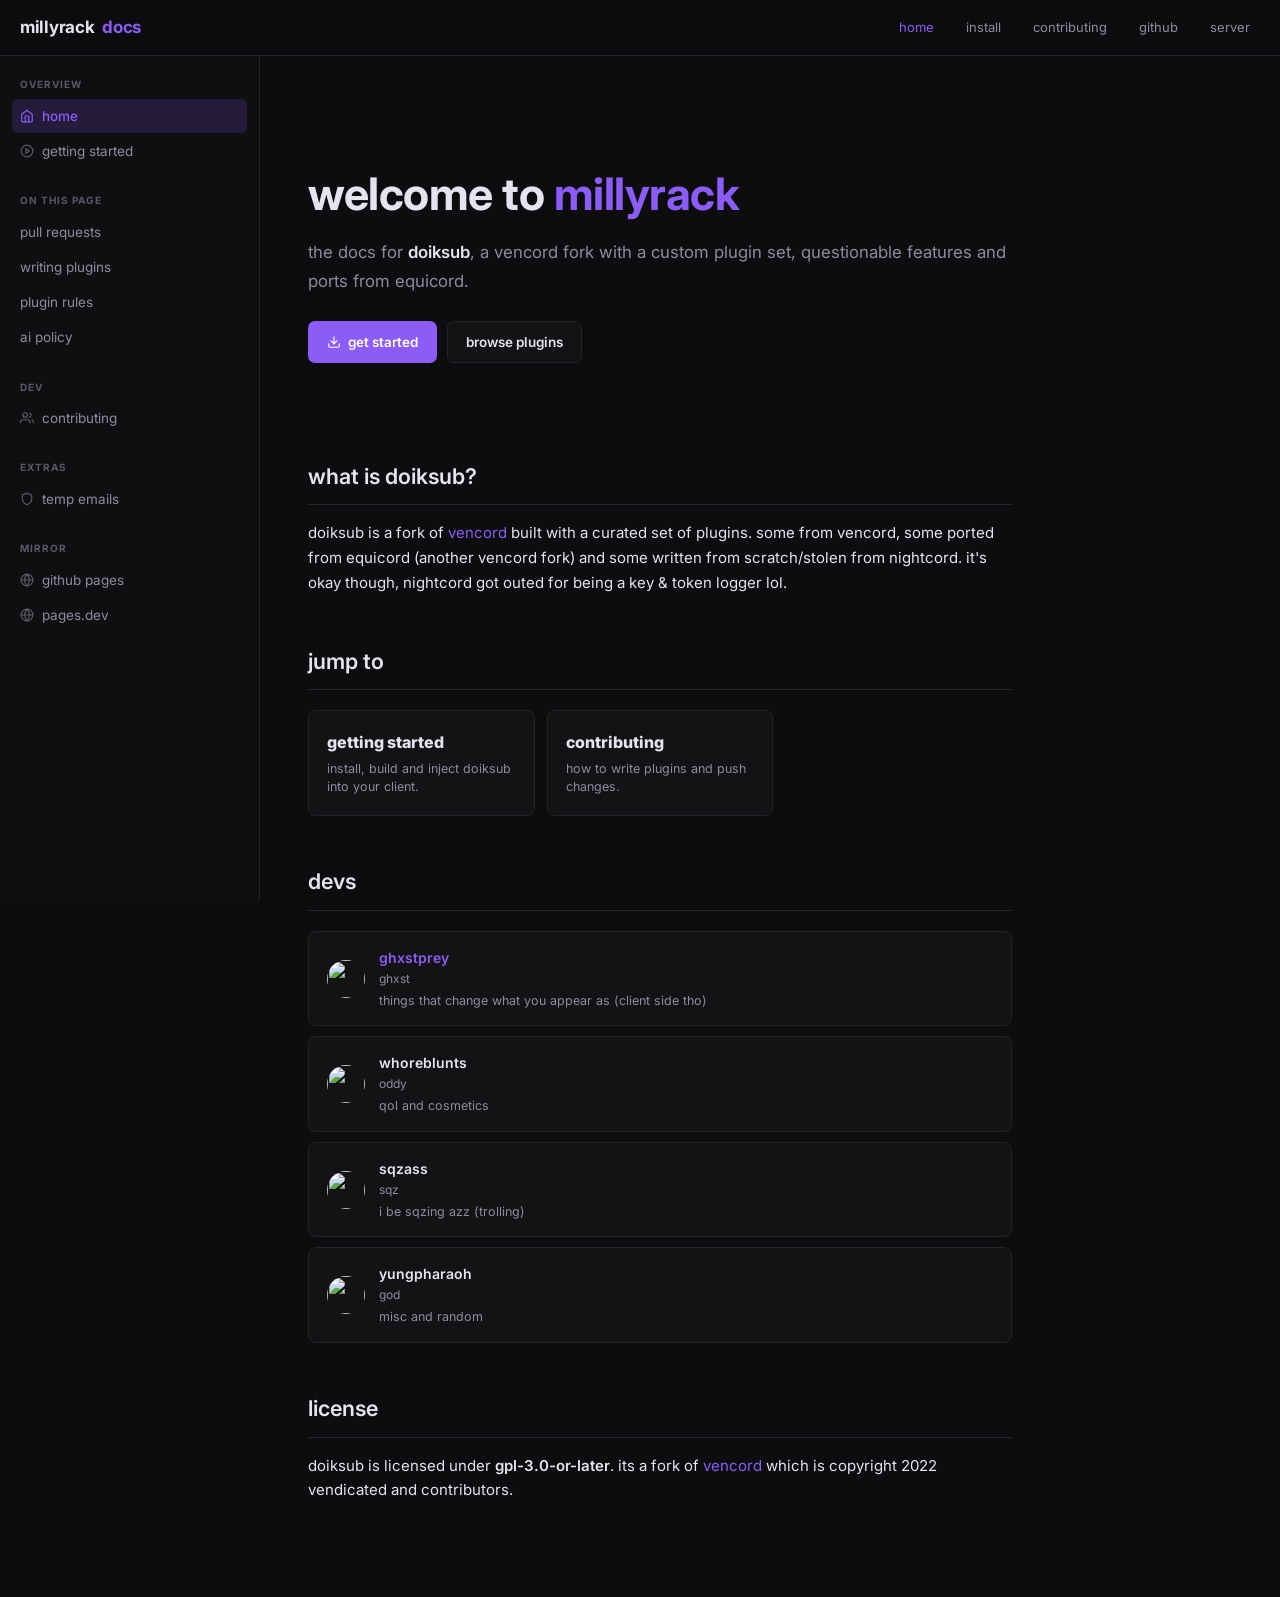
==== commit 9411e526: "clean up docs (better wording, more descriptions, remove mentions to deleted page, and add server in" ====
--- a/docs/index.html
+++ b/docs/index.html
@@ -7,6 +7,7 @@
   <title>millyrack, doiksub docs</title>
   <meta name="description"
     content="millyrack is the docs for doiksub, a vencord fork with custom plugins and other stuff for discord.">
+  <link rel="icon" href="https://github.com/ghxstprey/doiksub/raw/main/assets/doiksub.ico">
   <link rel="stylesheet" href="style.css">
 </head>
 
@@ -25,9 +26,9 @@
     <div class="topbar-spacer"></div>
     <a href="index.html" class="topbar-link" data-page="index.html">home</a>
     <a href="getting-started.html" class="topbar-link" data-page="getting-started.html">install</a>
-    <a href="plugins.html" class="topbar-link" data-page="plugins.html">plugins</a>
     <a href="contributing.html" class="topbar-link" data-page="contributing.html">contributing</a>
     <a href="https://github.com/ghxstprey/doiksub" class="topbar-link" target="_blank" rel="noopener">github</a>
+    <a href="https://ghxstprey.pages.dev/join" class="topbar-link" target="_blank" rel="noopener">server</a>
   </header>
 
   <div class="sidebar-overlay" id="sidebar-overlay"></div>
@@ -142,10 +143,6 @@
             <div class="card-title">getting started</div>
             <div class="card-desc">install, build and inject doiksub into your client.</div>
           </a>
-          <a href="plugins.html" class="card">
-            <div class="card-title">plugin reference</div>
-            <div class="card-desc">all plugins with tags and descriptions.</div>
-          </a>
           <a href="contributing.html" class="card">
             <div class="card-title">contributing</div>
             <div class="card-desc">how to write plugins and push changes.</div>
@@ -156,7 +153,8 @@
           <div class="dev-card">
             <img class="dev-avatar" src="https://tikolu.net/i/fqnjh" alt="">
             <div>
-              <div class="dev-name">ghxstprey</div>
+              <div class="dev-name"><a href="https://ghxstprey.pages.dev" target="_blank" rel="noopener">ghxstprey</a>
+              </div>
               <div class="dev-handle">ghxst</div>
               <div class="dev-focus">things that change what you appear as (client side tho)</div>
             </div>
